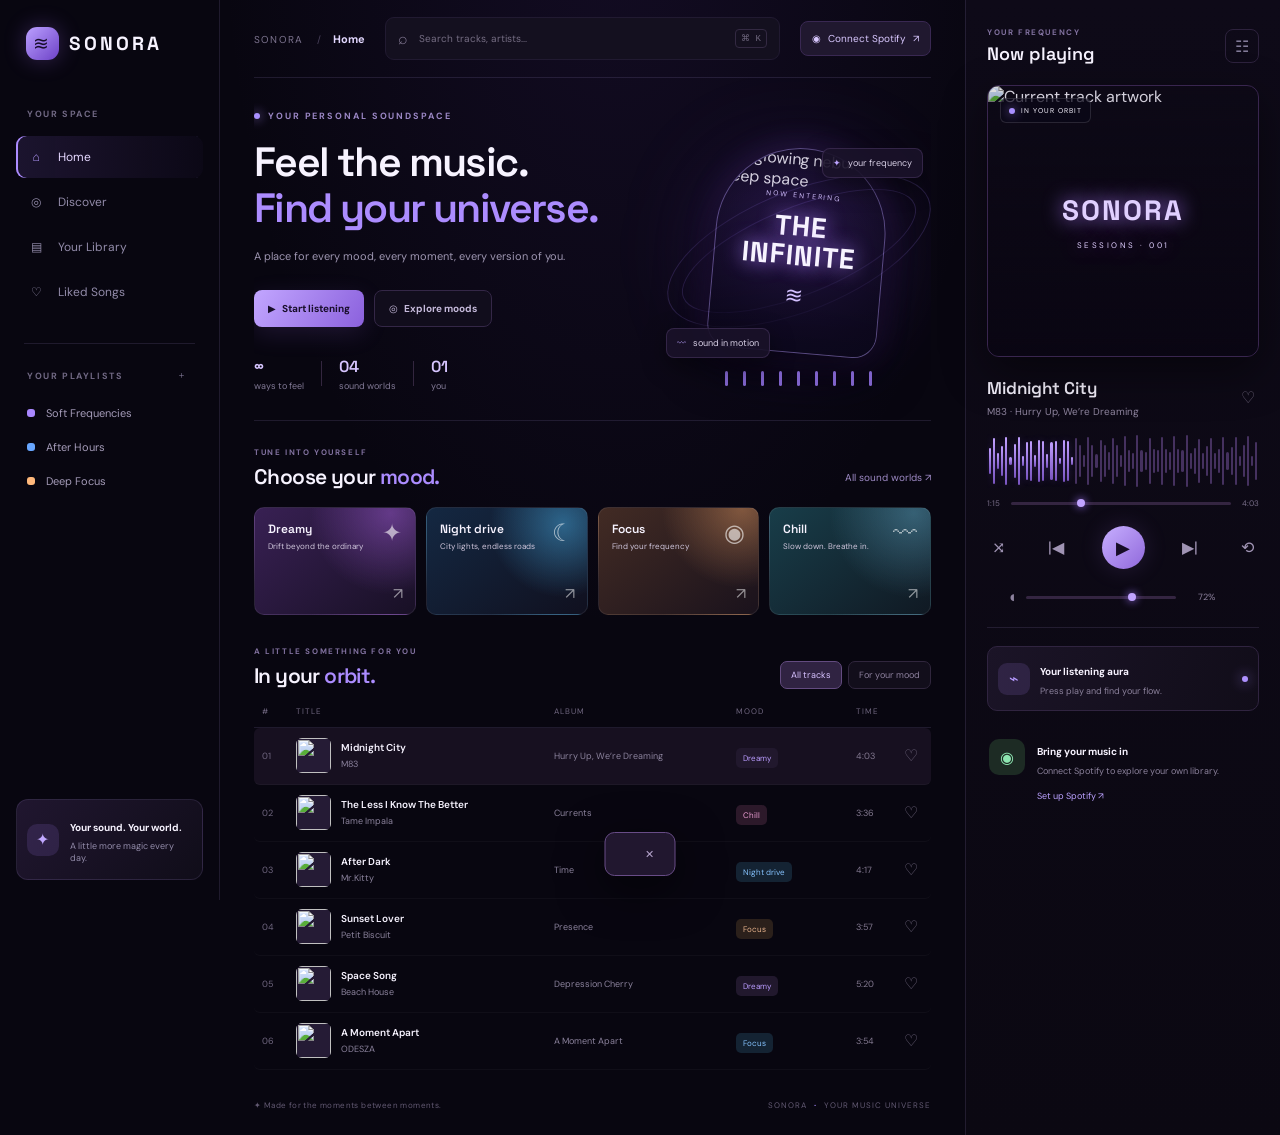
==== index.html @ 0a866b88 "Add Spotify OAuth PKCE and playlist loading to SONORA" ====
<!doctype html>
<html lang="en">
<head>
<meta charset="utf-8"><meta name="viewport" content="width=device-width,initial-scale=1"><meta name="theme-color" content="#080610">
<meta name="description" content="SONORA — your own music universe."><title>SONORA — Your Music Universe</title>
<link rel="preconnect" href="https://fonts.googleapis.com"><link rel="preconnect" href="https://fonts.gstatic.com" crossorigin><link href="https://fonts.googleapis.com/css2?family=DM+Sans:wght@400;500;600;700&family=Space+Grotesk:wght@400;500;600;700&display=swap" rel="stylesheet">
<style>
:root{font-family:'DM Sans',sans-serif;color:#f7f3ff;background:#080610;font-synthesis:none;text-rendering:optimizeLegibility;--muted:#928ba9;--purple:#a68aff;--line:rgba(197,174,255,.12)}*{box-sizing:border-box}body{margin:0;min-width:320px;background:#080610}button,input{font:inherit}button{cursor:pointer;color:inherit}button:focus-visible,input:focus-visible{outline:2px solid #b79bff;outline-offset:3px}.app{min-height:100vh;display:grid;grid-template-columns:220px minmax(500px,1fr) 315px;max-width:1800px;margin:auto;background:radial-gradient(ellipse at 48% -10%,#562f9a24,transparent 42%),#080610}.sidebar{border-right:1px solid var(--line);padding:27px 16px 20px;display:flex;flex-direction:column;min-height:100vh;position:sticky;top:0;height:100vh}.brand{display:flex;align-items:center;gap:10px;padding:0 10px;margin-bottom:48px;font:700 19px 'Space Grotesk';letter-spacing:3px}.brand-mark{width:33px;height:33px;border-radius:11px;display:grid;place-items:center;background:linear-gradient(135deg,#bba0ff,#6d42c7);color:#170d2a;box-shadow:0 0 22px #8e61d755}.side-label{font-size:9px;font-weight:700;letter-spacing:1.6px;color:#716984;padding:0 11px;margin-bottom:13px;display:flex;align-items:center;justify-content:space-between}.side-label button,.icon-btn,.close-menu{background:transparent;border:0;color:#827a98;display:grid;place-items:center}.nav-item{display:flex;align-items:center;gap:13px;width:100%;padding:12px 11px;border:0;background:transparent;color:#928ba9;text-align:left;font-size:12px;border-radius:9px;margin:3px 0}.nav-item.selected{background:linear-gradient(90deg,#8c62db27,#8c62db08);color:#e5d8ff;box-shadow:inset 2px 0 #ac8cff}.nav-item.selected .ico{color:#b59bff}.nav-item small{margin-left:auto;background:#49376c;padding:2px 6px;border-radius:8px}.ico{width:18px;height:18px;display:inline-flex;align-items:center;justify-content:center;flex-shrink:0}.ico svg{width:100%;height:100%;stroke:currentColor;fill:none;stroke-width:1.7;stroke-linecap:round;stroke-linejoin:round}.side-divider{height:1px;background:var(--line);margin:27px 8px 24px}.playlist-link{display:flex;align-items:center;gap:11px;padding:10px 11px;border:0;background:transparent;color:#a49bb8;font-size:11px;text-align:left}.dot{width:8px;height:8px;border-radius:3px;background:#a987ff}.dot.blue{background:#68a6ff}.dot.orange{background:#ffb87b}.sidebar-bottom{margin-top:auto;display:flex;align-items:center;gap:11px;padding:15px 10px;border:1px solid var(--line);border-radius:12px;background:linear-gradient(130deg,#20162f,#100d19)}.orb{width:32px;height:32px;display:grid;place-items:center;border-radius:10px;background:#9a76e729;color:#c1a8ff}.sidebar-bottom strong{font-size:10px}.sidebar-bottom p{margin:4px 0 0;font-size:9px;color:var(--muted)}.main{padding:0 34px 20px;min-width:0}.topbar{height:78px;display:flex;align-items:center;gap:20px;border-bottom:1px solid var(--line)}.breadcrumbs{font-size:10px;letter-spacing:1.2px;white-space:nowrap;color:#7d748f}.breadcrumbs strong{color:#e3d8ff;letter-spacing:0;font-size:11px}.slash{margin:0 10px;color:#49405b}.search{display:flex;align-items:center;gap:9px;background:#14101f;border:1px solid #211a31;padding:10px 12px;border-radius:9px;flex:1;min-width:100px;color:#817791}.search input{background:transparent;border:0;outline:none;color:#eee7ff;width:100%;min-width:0;font-size:10px}.search input::placeholder{color:#756d83}.search kbd{white-space:nowrap;font-size:9px;color:#6e667d;border:1px solid #332942;border-radius:4px;padding:3px 5px}.connect{display:flex;align-items:center;gap:7px;white-space:nowrap;background:#20182f;border:1px solid #392852;border-radius:8px;padding:10px 11px;color:#d9c8ff;font-size:10px}.hero{position:relative;min-height:340px;display:flex;align-items:center;justify-content:space-between;overflow:hidden;border-bottom:1px solid var(--line);padding:32px 0 28px}.hero-copy{position:relative;z-index:2}.eyebrow,.kicker{font-size:9px;letter-spacing:1.9px;font-weight:700;color:#9b87c5}.eyebrow{display:flex;align-items:center;gap:8px;margin-bottom:18px}.live{display:inline-block;width:6px;height:6px;border-radius:50%;background:#a990ff;box-shadow:0 0 11px #ad8fff}.hero h1{font:600 clamp(29px,3.2vw,43px)/1.12 'Space Grotesk';letter-spacing:-1.6px;margin:0 0 15px}.hero h1 span,.section-heading h2 span{color:#ac8cff}.hero-copy>p{font-size:11px;color:#9d95b0;margin:0;max-width:330px;line-height:1.8}.hero-actions{display:flex;gap:10px;margin-top:23px}.primary,.ghost{display:flex;align-items:center;gap:8px;border-radius:8px;padding:11px 14px;font-size:10px;font-weight:700}.primary{border:0;background:linear-gradient(120deg,#c2a6ff,#8b61dd);color:#180e2a;box-shadow:0 7px 24px #8e61d729}.ghost{border:1px solid #342747;background:#110d1c;color:#c6badb}.stats{display:flex;align-items:center;gap:17px;margin-top:29px}.stats div:not(.statline){display:flex;flex-direction:column;gap:3px}.stats strong{font:600 16px 'Space Grotesk';color:#d7c5ff}.stats span{font-size:9px;color:#827a96}.statline{width:1px;height:25px;background:#33263f}.hero-art-wrap{width:245px;height:275px;position:relative;display:grid;place-items:center;flex-shrink:0;margin:0 10px 0 15px}.hero-glow{position:absolute;width:170px;height:170px;border-radius:50%;background:#8049e44a;filter:blur(46px)}.hero-art{position:relative;width:170px;height:205px;transform:rotate(5deg);border-radius:95px 95px 26px 26px;overflow:hidden;border:1px solid #b7a0ff6b;box-shadow:0 15px 50px #05020e,0 0 30px #8750d747}.hero-art img{width:100%;height:100%;object-fit:cover}.art-overlay{position:absolute;inset:0;display:flex;flex-direction:column;align-items:center;justify-content:center;gap:12px;background:linear-gradient(0deg,#0b071bd9,#130b2d26 75%);text-align:center}.art-overlay span{font-size:7px;letter-spacing:2px;color:#d3c0ff}.art-overlay strong{font:700 28px/1.02 'Space Grotesk';letter-spacing:1px;text-shadow:0 0 20px #a87cff}.orbit{position:absolute;border:1px solid #9471e638;border-radius:50%;transform:rotate(-22deg)}.orbit.one{width:250px;height:88px}.orbit.two{width:280px;height:120px}.float-note{position:absolute;z-index:3;display:flex;align-items:center;gap:7px;background:#1a1229e8;border:1px solid #57407170;padding:8px 10px;border-radius:8px;font-size:9px;color:#bca4ff;box-shadow:0 8px 24px #0006}.float-note span{color:#d7cfe5}.note-a{top:35px;right:-2px}.note-b{bottom:30px;left:-10px}.sound-bars{position:absolute;bottom:1px;display:flex;align-items:center;gap:3px;height:18px}.sound-bars i{display:block;width:3px;height:calc(4px + (var(--i) % 5)*2px);background:#9e7af7;border-radius:5px;opacity:.8}.sound-bars i:nth-child(3n){height:15px}.section{padding:26px 0 0}.section-heading{display:flex;align-items:flex-end;justify-content:space-between;gap:15px;margin-bottom:17px}.kicker{font-size:8px;letter-spacing:1.6px;color:#81719f}.section-heading h2{font:600 21px 'Space Grotesk';letter-spacing:-.6px;margin:6px 0 0}.text-link{border:0;background:transparent;color:#9e8ac5;font-size:10px;padding:6px 0}.mood-grid{display:grid;grid-template-columns:repeat(4,minmax(0,1fr));gap:10px}.mood-card{height:108px;position:relative;overflow:hidden;border:1px solid #ffffff13;border-radius:10px;text-align:left;padding:13px;display:flex;flex-direction:column;justify-content:space-between;transition:.2s}.mood-card:hover{transform:translateY(-3px);border-color:#c0a3ff80}.dreamy{background:radial-gradient(circle at 85% 5%,#9a59ce85,transparent 48%),linear-gradient(140deg,#382053,#181025)}.night{background:radial-gradient(circle at 85% 15%,#3b8ab9a8,transparent 45%),linear-gradient(140deg,#142842,#10101f)}.focus{background:radial-gradient(circle at 90% 0%,#ce8c5b85,transparent 45%),linear-gradient(140deg,#422b24,#1a121c)}.chill{background:radial-gradient(circle at 90% 5%,#538eaa8a,transparent 48%),linear-gradient(140deg,#183d49,#101923)}.mood-card.active{border-color:#c5a8ff;box-shadow:0 0 0 1px #c5a8ff22}.mood-shape{position:absolute;right:13px;top:9px;font:24px 'Space Grotesk';color:#fff9}.mood-info{display:flex;flex-direction:column;gap:4px;z-index:1}.mood-info strong{font:600 12px 'Space Grotesk'}.mood-info span{font-size:8px;color:#d0c6dc}.mood-arrow{position:absolute;bottom:10px;right:12px;color:#ffffff88}.tracks{padding-top:31px}.track-controls{display:flex;gap:6px}.pill{font-size:9px;border:1px solid #30263d;background:#120e1b;color:#8d819e;padding:7px 10px;border-radius:7px}.pill.on{background:#302342;color:#d7c2ff;border-color:#634b80}.track-head,.track-row{display:grid;grid-template-columns:25px minmax(130px,1.8fr) minmax(85px,1.25fr) minmax(65px,.8fr) 35px 23px;align-items:center;gap:9px}.track-head{padding:0 8px 11px;border-bottom:1px solid var(--line);color:#6f667f;font-size:8px;letter-spacing:1px}.track-row{padding:9px 8px;border-bottom:1px solid #ffffff08;min-height:57px;border-radius:6px}.track-row:hover,.track-row.current{background:#171020}.track-index{font-size:9px;color:#6f667f}.track-title{display:flex;align-items:center;gap:10px;min-width:0;text-align:left;border:0;background:transparent;padding:0;position:relative}.cover{width:35px;height:35px;flex-shrink:0;border-radius:6px;overflow:hidden;background:#251b35}.cover img{width:100%;height:100%;object-fit:cover}.track-name{display:flex;flex-direction:column;gap:4px;min-width:0}.track-name strong{font-size:10px;font-weight:600;white-space:nowrap;overflow:hidden;text-overflow:ellipsis}.track-name small{font-size:9px;color:#8b829c;white-space:nowrap;overflow:hidden;text-overflow:ellipsis}.row-play{display:none;position:absolute;right:0;background:#171020;padding:7px;color:#c4a9ff}.track-title:hover .row-play{display:block}.album{font-size:9px;color:#8b829c;white-space:nowrap;overflow:hidden;text-overflow:ellipsis}.tag{font-size:8px;font-style:normal;padding:5px 7px;border-radius:5px;background:#21182d;color:#ba9cff;white-space:nowrap}.tag.blue{background:#142333;color:#86c3ff}.tag.orange{background:#2b201b;color:#e8b38d}.tag.pink{background:#2c192a;color:#ed9ed4}.time{font-size:9px;color:#837990}.like{background:transparent;border:0;color:#6d647b;padding:4px;display:grid;place-items:center}.like:hover,.like.liked{color:#ce91e9}.empty{display:flex;align-items:center;flex-direction:column;gap:8px;padding:32px;color:#9688b0}.empty strong{font-size:12px}.empty span{font-size:10px}footer{display:flex;justify-content:space-between;gap:10px;padding:30px 0 5px;color:#635a73;font-size:8px;letter-spacing:.4px}footer span:last-child{letter-spacing:1px}footer b{color:#a88cff;margin:0 4px}.right{border-left:1px solid var(--line);padding:27px 21px;min-height:100vh;background:linear-gradient(180deg,#0e0a18,#0b0812)}.panel-top{display:flex;justify-content:space-between;align-items:center;margin-bottom:20px}.panel-top h3{font:600 18px 'Space Grotesk';margin:5px 0 0}.icon-btn{width:34px;height:34px;border:1px solid #2d223d;border-radius:8px}.now-art{width:100%;aspect-ratio:1;position:relative;overflow:hidden;border-radius:12px;border:1px solid #39264f;box-shadow:0 15px 45px #0007}.now-art>img{width:100%;height:100%;object-fit:cover}.now-shade{position:absolute;inset:0;background:linear-gradient(180deg,#08061020,#090512b8)}.now-badge{position:absolute;left:12px;top:12px;display:flex;align-items:center;gap:6px;padding:7px 8px;border-radius:6px;background:#0b0818b8;border:1px solid #ffffff20;font-size:7px;letter-spacing:1px}.now-center{position:absolute;inset:0;display:flex;flex-direction:column;justify-content:center;align-items:center;gap:12px;color:#e0cfff;text-shadow:0 0 20px #ae7bff}.now-center strong{font:700 28px 'Space Grotesk';letter-spacing:2px}.now-center span{font-size:8px;letter-spacing:2.5px}.now-track{display:flex;align-items:center;justify-content:space-between;margin:20px 0 16px;gap:10px}.now-track h3{font:600 17px 'Space Grotesk';margin:0 0 6px}.now-track p{font-size:10px;color:#8e849e;margin:0}.wave{height:54px;display:flex;align-items:center;justify-content:space-between;gap:2px;overflow:hidden;padding:0 2px}.wave i{display:block;flex:1;min-width:2px;max-width:4px;height:var(--h);border-radius:3px;background:#45315f;transition:background .3s}.wave i.lit{background:linear-gradient(0deg,#7954bf,#c1a0ff);box-shadow:0 0 8px #a77aff40}.timeline{display:flex;align-items:center;gap:9px;margin-top:10px;color:#776d87;font-size:8px}.timeline input,.volume input{appearance:none;height:3px;border-radius:3px;background:#342541;outline:none;flex:1;cursor:pointer}.timeline input::-webkit-slider-thumb,.volume input::-webkit-slider-thumb{appearance:none;width:8px;height:8px;border-radius:50%;background:#c1a4ff;box-shadow:0 0 8px #9e72f7}.controls{display:flex;align-items:center;justify-content:space-between;margin:18px 0 22px}.controls button{background:transparent;border:0;color:#a094b4;display:grid;place-items:center;padding:5px}.controls button:hover{color:#d5c0ff}.controls .big-play{width:43px;height:43px;border-radius:50%;background:linear-gradient(135deg,#c7afff,#9068db);color:#170d27;box-shadow:0 0 24px #a47ce82a;font-size:18px}.volume{display:flex;align-items:center;gap:9px;color:#837991}.volume input{max-width:150px}.volume span{font-size:9px;color:#8d829e;min-width:28px;text-align:right}.player-divider{height:1px;background:var(--line);margin:24px 0 18px}.listening{display:flex;align-items:center;gap:10px;padding:12px 10px;border:1px solid #302440;border-radius:10px;background:linear-gradient(110deg,#1b1427,#110d19);overflow:hidden}.listening-icon{width:32px;height:32px;border-radius:9px;background:#a37ce827;color:#b69aff;display:grid;place-items:center}.listening strong,.connect-card strong{font-size:10px}.listening p,.connect-card p{font-size:9px;color:#8b819b;margin:4px 0 0;line-height:1.6}.pulse{width:6px;height:6px;border-radius:50%;background:#ae91ff;box-shadow:0 0 13px #a581ff;margin-left:auto}.connect-card{display:flex;gap:12px;padding:16px 2px;margin-top:12px}.radio-icon{width:36px;height:36px;display:grid;place-items:center;background:#1d2b24;border-radius:10px;color:#8de5b0;flex-shrink:0}.connect-card button{margin-top:11px;background:transparent;border:0;color:#bba1ff;font-size:9px;padding:0}.toast{position:fixed;z-index:10;bottom:24px;left:50%;transform:translateX(-50%);display:flex;align-items:center;gap:10px;max-width:min(560px,calc(100vw - 30px));padding:13px 15px;background:#21172f;border:1px solid #684c87;border-radius:10px;box-shadow:0 12px 45px #0009;color:#e5d9ff;font-size:11px}.toast button{border:0;background:transparent;color:#b7a5cd;margin-left:8px}.mobile-menu,.close-menu{display:none}
@media(min-width:1500px){.main{padding-left:48px;padding-right:48px}.hero{min-height:390px}.hero-art-wrap{transform:scale(1.08);margin-right:30px}.mood-card{height:120px}.right{padding:30px 25px}}
@media(max-width:1200px){.app{grid-template-columns:190px minmax(440px,1fr)}.right{display:none}.main{padding:0 30px}.hero-art-wrap{margin-right:15px}.hero h1{font-size:37px}}
@media(max-width:800px){.app{display:block}.sidebar{position:fixed;z-index:20;left:-250px;top:0;width:230px;background:#0d0916;transition:left .25s;box-shadow:10px 0 40px #0008}.sidebar.open{left:0}.close-menu{display:grid;margin-left:auto}.brand{margin-bottom:32px}.main{padding:0 20px}.topbar{height:68px;gap:12px}.breadcrumbs{display:none}.mobile-menu{display:grid;place-items:center;border:0;background:transparent;color:#b7a7d4;padding:5px}.connect{font-size:0;padding:10px}.connect .connect-text{display:none}.hero{min-height:310px}.hero-art-wrap{width:170px;height:220px;margin:0 -12px 0 0;transform:scale(.83)}.hero h1{font-size:clamp(28px,5.5vw,38px)}.hero-copy>p{max-width:260px}.stats{gap:10px}.mood-grid{grid-template-columns:repeat(2,minmax(0,1fr))}.mood-card{height:100px}.track-head,.track-row{grid-template-columns:20px minmax(120px,1.7fr) minmax(60px,.8fr) 30px 20px;gap:7px}.track-head span:nth-child(4),.track-row .tag{display:none}.track-row .album{font-size:8px}.track-controls{display:none}}
@media(max-width:520px){.main{padding:0 14px}.topbar{gap:9px}.search{padding:9px}.search kbd{display:none}.hero{min-height:340px;padding:25px 0;align-items:flex-start}.hero-art-wrap{position:absolute;right:-40px;bottom:5px;opacity:.58;transform:scale(.85)}.hero-copy{max-width:100%}.hero h1{font-size:35px}.hero-copy>p{max-width:230px}.hero-actions{flex-wrap:wrap}.stats{margin-top:23px}.section-heading h2{font-size:19px}.text-link{font-size:9px}.track-head,.track-row{grid-template-columns:18px minmax(100px,1fr) 31px 20px;gap:6px}.track-head span:nth-child(3),.track-row .album,.track-head span:nth-child(4){display:none}.track-head span:nth-child(5){grid-column:3}.track-row{padding:8px 4px}.cover{width:32px;height:32px}.track-name strong{font-size:9px}.track-name small{font-size:8px}footer{flex-direction:column;gap:8px;padding:25px 0}.mood-grid{gap:8px}.mood-card{padding:11px}}
</style></head>
<body>
<div class="app">
<aside class="sidebar" id="sidebar"><div class="brand"><span class="brand-mark">≋</span><span>SONORA</span><button class="close-menu" onclick="menu(false)">✕</button></div>
<div class="side-label">YOUR SPACE</div><nav id="nav">
<button class="nav-item selected" data-page="Home" onclick="page('Home')"><span class="ico">⌂</span>Home</button>
<button class="nav-item" data-page="Discover" onclick="page('Discover')"><span class="ico">◎</span>Discover</button>
<button class="nav-item" data-page="Your Library" onclick="page('Your Library')"><span class="ico">▤</span>Your Library</button>
<button class="nav-item" data-page="Liked Songs" onclick="page('Liked Songs')"><span class="ico">♡</span>Liked Songs <small id="liked-count" hidden>0</small></button></nav>
<div class="side-divider"></div><div class="side-label">YOUR PLAYLISTS <button onclick="notify('Playlist saving will be available when your music library is connected.')">＋</button></div>
<button class="playlist-link" onclick="chooseMood('Dreamy')"><i class="dot"></i>Soft Frequencies</button><button class="playlist-link" onclick="chooseMood('Night drive')"><i class="dot blue"></i>After Hours</button><button class="playlist-link" onclick="chooseMood('Focus')"><i class="dot orange"></i>Deep Focus</button>
<div class="sidebar-bottom"><div class="orb">✦</div><div><strong>Your sound. Your world.</strong><p>A little more magic every day.</p></div></div></aside>
<main class="main"><header class="topbar"><button class="mobile-menu" onclick="menu(true)">☰</button><div class="breadcrumbs">SONORA <span class="slash">/</span><strong id="crumb">Home</strong></div><label class="search"><span>⌕</span><input id="search" placeholder="Search tracks, artists..." oninput="renderTracks()"><kbd>⌘ K</kbd></label><button class="connect" onclick="spotifyInfo()">◉ <span class="connect-text">Connect Spotify</span> ↗</button></header>
<section class="hero"><div class="hero-copy"><div class="eyebrow"><i class="live"></i> YOUR PERSONAL SOUNDSPACE</div><h1>Feel the music.<br><span>Find your universe.</span></h1><p>A place for every mood, every moment, every version of you.</p><div class="hero-actions"><button class="primary" onclick="playTrack(0)">▶ &nbsp; Start listening</button><button class="ghost" onclick="document.getElementById('moods').scrollIntoView({behavior:'smooth'});page('Discover')">◎ &nbsp; Explore moods</button></div><div class="stats"><div><strong>∞</strong><span>ways to feel</span></div><i class="statline"></i><div><strong>04</strong><span>sound worlds</span></div><i class="statline"></i><div><strong>01</strong><span>you</span></div></div></div>
<div class="hero-art-wrap"><div class="hero-glow"></div><div class="orbit one"></div><div class="orbit two"></div><div class="hero-art"><img src="https://images.unsplash.com/photo-1462331940025-496dfbfc7564?auto=format&fit=crop&w=700&q=85" alt="A glowing nebula in deep space"><div class="art-overlay"><span>NOW ENTERING</span><strong>THE<br>INFINITE</strong><span style="font-size:22px">≋</span></div></div><div class="float-note note-a">✦ <span>your frequency</span></div><div class="float-note note-b">〰 <span>sound in motion</span></div><div class="sound-bars" id="bars"></div></div></section>
<section class="section" id="moods"><div class="section-heading"><div><div class="kicker">TUNE INTO YOURSELF</div><h2>Choose your <span>mood.</span></h2></div><button class="text-link" onclick="chooseMood('All')">All sound worlds ↗</button></div><div class="mood-grid">
<button class="mood-card dreamy" data-mood="Dreamy" onclick="chooseMood('Dreamy')"><span class="mood-shape">✦</span><span class="mood-info"><strong>Dreamy</strong><span>Drift beyond the ordinary</span></span><span class="mood-arrow">↗</span></button>
<button class="mood-card night" data-mood="Night drive" onclick="chooseMood('Night drive')"><span class="mood-shape">☾</span><span class="mood-info"><strong>Night drive</strong><span>City lights, endless roads</span></span><span class="mood-arrow">↗</span></button>
<button class="mood-card focus" data-mood="Focus" onclick="chooseMood('Focus')"><span class="mood-shape">◉</span><span class="mood-info"><strong>Focus</strong><span>Find your frequency</span></span><span class="mood-arrow">↗</span></button>
<button class="mood-card chill" data-mood="Chill" onclick="chooseMood('Chill')"><span class="mood-shape">〰</span><span class="mood-info"><strong>Chill</strong><span>Slow down. Breathe in.</span></span><span class="mood-arrow">↗</span></button></div></section>
<section class="section tracks"><div class="section-heading"><div><div class="kicker" id="track-kicker">A LITTLE SOMETHING FOR YOU</div><h2 id="track-heading">In your <span>orbit.</span></h2></div><div class="track-controls"><button class="pill on" id="all-pill" onclick="chooseMood('All')">All tracks</button><button class="pill" id="mood-pill" onclick="chooseMood(mood==='All'?'Dreamy':'All')">For your mood</button></div></div>
<div class="track-table"><div class="track-head"><span>#</span><span>TITLE</span><span>ALBUM</span><span>MOOD</span><span>TIME</span><span></span></div><div id="track-list"></div></div></section>
<footer><span>✦ Made for the moments between moments.</span><span>SONORA <b>·</b> YOUR MUSIC UNIVERSE</span></footer></main>
<aside class="right"><div class="panel-top"><div><div class="kicker">YOUR FREQUENCY</div><h3>Now playing</h3></div><button class="icon-btn" onclick="notify('Your listening queue is ready for connected music playback.')">☷</button></div>
<div class="now-art"><img id="now-image" src="https://images.unsplash.com/photo-1519608487953-e999c86e7455?auto=format&fit=crop&w=700&q=85" alt="Current track artwork"><div class="now-shade"></div><div class="now-badge"><i class="live"></i> IN YOUR ORBIT</div><div class="now-center"><strong>SONORA</strong><span>SESSIONS · 001</span></div></div>
<div class="now-track"><div><h3 id="now-title">Midnight City</h3><p id="now-artist">M83 · Hurry Up, We’re Dreaming</p></div><button class="like" id="now-like" onclick="toggleLike(current)">♡</button></div>
<div class="wave" id="wave" aria-label="Decorative audio visualizer"></div><div class="timeline"><span id="elapsed">0:45</span><input aria-label="Track progress" type="range" min="0" max="100" value="31" id="progress"><span id="duration">4:03</span></div>
<div class="controls"><button aria-label="Shuffle" onclick="notify('Shuffle is ready for connected playback.')">⤨</button><button aria-label="Previous track" onclick="playTrack((current+tracks.length-1)%tracks.length)">|◀</button><button class="big-play" id="play-btn" aria-label="Play or pause" onclick="togglePlay()">▶</button><button aria-label="Next track" onclick="playTrack((current+1)%tracks.length)">▶|</button><button aria-label="Repeat" onclick="notify('Repeat mode will work with connected playback.')">⟲</button></div>
<div class="volume"><span>◖</span><input aria-label="Volume" type="range" min="0" max="100" value="72" id="volume"><span id="volume-value">72%</span></div><div class="player-divider"></div>
<div class="listening"><div class="listening-icon">⌁</div><div><strong>Your listening aura</strong><p id="aura">Press play and find your flow.</p></div><i class="pulse"></i></div>
<div class="connect-card"><div class="radio-icon">◉</div><div><strong>Bring your music in</strong><p>Connect Spotify to explore your own library.</p><button onclick="spotifyInfo()">Set up Spotify ↗</button></div></div></aside></div>
<div id="toast" class="toast" hidden><span id="toast-message"></span><button onclick="document.getElementById('toast').hidden=true">✕</button></div>
<script>
let tracks=[
{title:'Midnight City',artist:'M83',album:'Hurry Up, We’re Dreaming',time:'4:03',seconds:243,art:'photo-1519608487953-e999c86e7455',mood:'Dreamy',color:'violet'},
{title:'The Less I Know The Better',artist:'Tame Impala',album:'Currents',time:'3:36',seconds:216,art:'photo-1470225620780-dba8ba36b745',mood:'Chill',color:'pink'},
{title:'After Dark',artist:'Mr.Kitty',album:'Time',time:'4:17',seconds:257,art:'photo-1519682337058-a94d519337bc',mood:'Night drive',color:'blue'},
{title:'Sunset Lover',artist:'Petit Biscuit',album:'Presence',time:'3:57',seconds:237,art:'photo-1500530855697-b586d89ba3ee',mood:'Focus',color:'orange'},
{title:'Space Song',artist:'Beach House',album:'Depression Cherry',time:'5:20',seconds:320,art:'photo-1462331940025-496dfbfc7564',mood:'Dreamy',color:'violet'},
{title:'A Moment Apart',artist:'ODESZA',album:'A Moment Apart',time:'3:54',seconds:234,art:'photo-1464822759023-fed622ff2c3b',mood:'Focus',color:'blue'}];
const art=id=>'https://images.unsplash.com/'+id+'?auto=format&fit=crop&w=700&q=85';
const demoTracks = tracks;
let spotifyPlaylists = [];
let spotifyProfile = null;
let activeSpotifyPlaylist = null;
const SPOTIFY_CLIENT_KEY = 'sonora_spotify_client_id';
const SPOTIFY_SCOPES = 'user-read-private user-read-email playlist-read-private playlist-read-collaborative';
const redirectUri = () => window.location.origin + window.location.pathname;
function randomString(length=64){const chars='ABCDEFGHIJKLMNOPQRSTUVWXYZabcdefghijklmnopqrstuvwxyz0123456789';const bytes=new Uint8Array(length);crypto.getRandomValues(bytes);return Array.from(bytes,b=>chars[b%chars.length]).join('')}
async function challengeFor(verifier){const digest=await crypto.subtle.digest('SHA-256',new TextEncoder().encode(verifier));return btoa(String.fromCharCode(...new Uint8Array(digest))).replace(/\+/g,'-').replace(/\//g,'_').replace(/=+$/,'')}
async function spotifyInfo(){
 let clientId=localStorage.getItem(SPOTIFY_CLIENT_KEY)||'';
 if(!clientId){clientId=prompt('Enter your Spotify Developer app Client ID. Get it from developer.spotify.com/dashboard');if(!clientId)return;clientId=clientId.trim();if(!/^[a-zA-Z0-9]+$/.test(clientId)){notify('That Client ID does not look valid. Copy it from your Spotify Developer Dashboard.');return}localStorage.setItem(SPOTIFY_CLIENT_KEY,clientId)}
 if(location.protocol==='file:'){notify('Open SONORA on an HTTPS website or localhost first. Spotify requires a registered redirect URL.');return}
 const verifier=randomString(64),state=randomString(24),challenge=await challengeFor(verifier);
 sessionStorage.setItem('sonora_pkce_verifier',verifier);sessionStorage.setItem('sonora_oauth_state',state);
 const url=new URL('https://accounts.spotify.com/authorize');
 url.search=new URLSearchParams({client_id:clientId,response_type:'code',redirect_uri:redirectUri(),scope:SPOTIFY_SCOPES,state,code_challenge_method:'S256',code_challenge:challenge}).toString();
 location.href=url.toString();
}
async function spotifyToken(code){
 const clientId=localStorage.getItem(SPOTIFY_CLIENT_KEY),verifier=sessionStorage.getItem('sonora_pkce_verifier');
 const res=await fetch('https://accounts.spotify.com/api/token',{method:'POST',headers:{'Content-Type':'application/x-www-form-urlencoded'},body:new URLSearchParams({client_id:clientId,grant_type:'authorization_code',code,redirect_uri:redirectUri(),code_verifier:verifier})});
 const data=await res.json();if(!res.ok)throw new Error(data.error_description||data.error||'Spotify token exchange failed');
 localStorage.setItem('sonora_spotify_token',data.access_token);localStorage.setItem('sonora_spotify_expires',String(Date.now()+data.expires_in*1000));if(data.refresh_token)localStorage.setItem('sonora_spotify_refresh',data.refresh_token);
 sessionStorage.removeItem('sonora_pkce_verifier');sessionStorage.removeItem('sonora_oauth_state');
}
async function spotifyAccessToken(){
 const token=localStorage.getItem('sonora_spotify_token'),expires=Number(localStorage.getItem('sonora_spotify_expires')||0);
 if(token&&Date.now()<expires-60000)return token;
 const refresh=localStorage.getItem('sonora_spotify_refresh'),clientId=localStorage.getItem(SPOTIFY_CLIENT_KEY);if(!refresh||!clientId)return null;
 const res=await fetch('https://accounts.spotify.com/api/token',{method:'POST',headers:{'Content-Type':'application/x-www-form-urlencoded'},body:new URLSearchParams({client_id:clientId,grant_type:'refresh_token',refresh_token:refresh})});
 const data=await res.json();if(!res.ok){localStorage.removeItem('sonora_spotify_token');return null}
 localStorage.setItem('sonora_spotify_token',data.access_token);localStorage.setItem('sonora_spotify_expires',String(Date.now()+data.expires_in*1000));if(data.refresh_token)localStorage.setItem('sonora_spotify_refresh',data.refresh_token);return data.access_token;
}
async function spotifyApi(path){
 const token=await spotifyAccessToken();if(!token)throw new Error('Connect Spotify to view your playlists.');
 const res=await fetch('https://api.spotify.com/v1'+path,{headers:{Authorization:'Bearer '+token}});
 const data=await res.json();if(!res.ok)throw new Error(data.error?.message||'Spotify API request failed');return data;
}
async function loadSpotifyAccount(){
 const token=await spotifyAccessToken();if(!token)return;
 try{
  spotifyProfile=await spotifyApi('/me');spotifyPlaylists=[];let url='/me/playlists?limit=50';
  while(url){const data=await spotifyApi(url);spotifyPlaylists.push(...(data.items||[]));url=data.next?data.next.replace('https://api.spotify.com/v1',''):null;if(spotifyPlaylists.length>=200)break}
  let container=document.getElementById('spotify-playlist-links');if(!container){container=document.createElement('div');container.id='spotify-playlist-links';document.querySelector('.sidebar .side-divider').after(container)}
  container.innerHTML='<div class="side-label" style="margin-top:14px">SPOTIFY PLAYLISTS</div>'+spotifyPlaylists.map(p=>'<button class="playlist-link" data-spotify-playlist="'+p.id+'" title="'+escapeText(p.name)+'"><i class="dot"></i>'+escapeText(p.name)+'</button>').join('');
  container.querySelectorAll('[data-spotify-playlist]').forEach(b=>b.addEventListener('click',()=>loadSpotifyPlaylist(b.dataset.spotifyPlaylist)));
  document.querySelector('.connect').innerHTML='◉ <span class="connect-text">'+escapeText(spotifyProfile.display_name||'Spotify connected')+'</span> ↗';
  notify('Connected to Spotify'+(spotifyProfile.display_name?' as '+spotifyProfile.display_name:'')+'. Your playlists are ready.');
 }catch(e){notify('Spotify connection issue: '+e.message)}
}
function escapeText(value){return String(value||'').replace(/[&<>"']/g,c=>({'&':'&amp;','<':'&lt;','>':'&gt;','"':'&quot;',"'":'&#39;'}[c]))}
async function loadSpotifyPlaylist(id){
 try{
  const playlist=spotifyPlaylists.find(p=>p.id===id);if(!playlist)return;
  let items=[],url='/playlists/'+encodeURIComponent(id)+'/items?limit=50';
  while(url){const data=await spotifyApi(url);items.push(...(data.items||[]));url=data.next?data.next.replace('https://api.spotify.com/v1',''):null;if(items.length>=100)break}
  const mapped=items.map(item=>item.item||item.track).filter(t=>t&&t.type==='track').map(t=>({title:t.name,artist:(t.artists||[]).map(a=>a.name).join(', '),album:t.album?.name||'',time:formatTime(Math.floor((t.duration_ms||0)/1000)),seconds:Math.floor((t.duration_ms||0)/1000),art:t.album?.images?.[0]?.url||'',mood:'Spotify',color:'violet',spotifyUrl:t.external_urls?.spotify,spotifyId:t.id,spotifyUri:t.uri}));
  if(!mapped.length){notify('No tracks were returned for this playlist.');return}
  tracks.splice(0,tracks.length,...mapped);activeSpotifyPlaylist=playlist.name;mood='All';pageName='Your Library';$('crumb').textContent='Your Library';document.querySelectorAll('.nav-item').forEach(b=>b.classList.toggle('selected',b.dataset.page==='Your Library'));renderTracks();notify('Loaded '+mapped.length+' tracks from '+playlist.name+'. Choose a track to open it in Spotify.');
 }catch(e){notify('Could not load playlist: '+e.message)}
}
function formatTime(seconds){return Math.floor(seconds/60)+':'+String(seconds%60).padStart(2,'0')}
async function handleSpotifyCallback(){
 const params=new URLSearchParams(location.search),code=params.get('code'),state=params.get('state'),error=params.get('error');if(!code&&!error)return;
 history.replaceState({},document.title,location.pathname+location.hash);
 if(error){notify('Spotify sign-in was cancelled or denied.');return}
 if(!state||state!==sessionStorage.getItem('sonora_oauth_state')){notify('Spotify sign-in could not be verified. Please try again.');return}
 try{await spotifyToken(code);await loadSpotifyAccount()}catch(e){notify('Spotify sign-in failed: '+e.message)}
}

let current=0,playing=false,progress=31,volume=72,mood='All',pageName='Home',liked=new Set(),timer=null;
const $=id=>document.getElementById(id);
function notify(msg){$('toast-message').textContent=msg;$('toast').hidden=false;clearTimeout(notify.timer);notify.timer=setTimeout(()=>$('toast').hidden=true,4200)}

function menu(open){$('sidebar').classList.toggle('open',open)}
function page(p){pageName=p;$('crumb').textContent=p;document.querySelectorAll('.nav-item').forEach(b=>b.classList.toggle('selected',b.dataset.page===p));menu(false);renderTracks()}
function chooseMood(m){mood=m;page('Discover');document.querySelectorAll('.mood-card').forEach(c=>c.classList.toggle('active',c.dataset.mood===m));$('all-pill').classList.toggle('on',m==='All');$('mood-pill').classList.toggle('on',m!=='All');$('mood-pill').textContent=m==='All'?'For your mood':m;renderTracks()}
function toggleLike(i){liked.has(i)?liked.delete(i):liked.add(i);$('liked-count').hidden=!liked.size;$('liked-count').textContent=liked.size;$('now-like').textContent=liked.has(current)?'♥':'♡';$('now-like').classList.toggle('liked',liked.has(current));renderTracks()}
function renderTracks(){const q=$('search').value.toLowerCase();const list=tracks.map((t,i)=>({...t,i})).filter(t=>(pageName!=='Liked Songs'||liked.has(t.i))&&(mood==='All'||t.mood===mood)&&[t.title,t.artist,t.album].join(' ').toLowerCase().includes(q));$('track-kicker').textContent=pageName==='Liked Songs'?'YOUR PERSONAL COLLECTION':mood==='All'?'A LITTLE SOMETHING FOR YOU':'THE '+mood.toUpperCase()+' FREQUENCY';$('track-heading').innerHTML=pageName==='Liked Songs'?'Your <span>favorites.</span>':'In your <span>orbit.</span>';$('track-list').innerHTML=list.length?list.map(t=>'<div class="track-row '+(current===t.i?'current':'')+'"><span class="track-index">'+(current===t.i&&playing?'♫':String(t.i+1).padStart(2,'0'))+'</span><button class="track-title" onclick="playTrack('+t.i+')"><span class="cover"><img src="'+art(t.art)+'" alt=""></span><span class="track-name"><strong>'+t.title+'</strong><small>'+t.artist+'</small></span><span class="row-play">▶</span></button><span class="album">'+t.album+'</span><span><em class="tag '+t.color+'">'+t.mood+'</em></span><span class="time">'+t.time+'</span><button class="like '+(liked.has(t.i)?'liked':'')+'" aria-label="Like '+t.title+'" onclick="toggleLike('+t.i+')">'+(liked.has(t.i)?'♥':'♡')+'</button></div>').join(''):'<div class="empty">♫<strong>No tracks in this orbit yet</strong><span>Try another mood or search.</span></div>'}
function playTrack(i){current=(i+tracks.length)%tracks.length;progress=0;if(tracks[current]?.spotifyUrl){playing=false;updatePlayer();renderTracks();window.open(tracks[current].spotifyUrl,'_blank','noopener,noreferrer');notify('Opened this track in Spotify. SONORA demo controls do not stream Spotify audio.');return}playing=true;updatePlayer();renderTracks();startTimer()}
function togglePlay(){playing=!playing;updatePlayer();renderTracks();if(playing)startTimer();else clearInterval(timer)}
function startTimer(){clearInterval(timer);timer=setInterval(()=>{if(!playing)return;progress+=100/(tracks[current].seconds);if(progress>=100){playTrack((current+1)%tracks.length);return}updateProgress()},1000)}
function updateProgress(){ $('progress').value=progress;const sec=Math.floor(tracks[current].seconds*progress/100);$('elapsed').textContent=Math.floor(sec/60)+':'+String(sec%60).padStart(2,'0');document.querySelectorAll('#wave i').forEach((el,i)=>el.classList.toggle('lit',i<progress*.66))}
function updatePlayer(){const t=tracks[current];$('now-image').src=(t.art&&t.art.startsWith('http'))?t.art:art(t.art);$('now-title').textContent=t.title;$('now-artist').textContent=t.artist+' · '+t.album;$('duration').textContent=t.time;$('now-like').textContent=liked.has(current)?'♥':'♡';$('now-like').classList.toggle('liked',liked.has(current));$('play-btn').textContent=playing?'Ⅱ':'▶';$('aura').textContent=playing?'You’re in the flow. Keep going.':'Press play and find your flow.';updateProgress()}
$('progress').addEventListener('input',e=>{progress=Number(e.target.value);updateProgress()});$('volume').addEventListener('input',e=>{$('volume-value').textContent=e.target.value+'%'});document.addEventListener('keydown',e=>{if((e.metaKey||e.ctrlKey)&&e.key.toLowerCase()==='k'){e.preventDefault();$('search').focus()}if(e.code==='Space'&&!['INPUT','TEXTAREA'].includes(document.activeElement.tagName)){e.preventDefault();togglePlay()}});
$('bars').innerHTML=Array.from({length:29},(_,i)=>'<i style="--i:'+i+'"></i>').join('');$('wave').innerHTML=Array.from({length:66},(_,i)=>'<i style="--h:'+(12+((Math.sin(i*2.13)+1)*.5)*72+((i*7)%17))+'%"></i>').join('');updatePlayer();renderTracks();handleSpotifyCallback();loadSpotifyAccount();
</script></body></html>
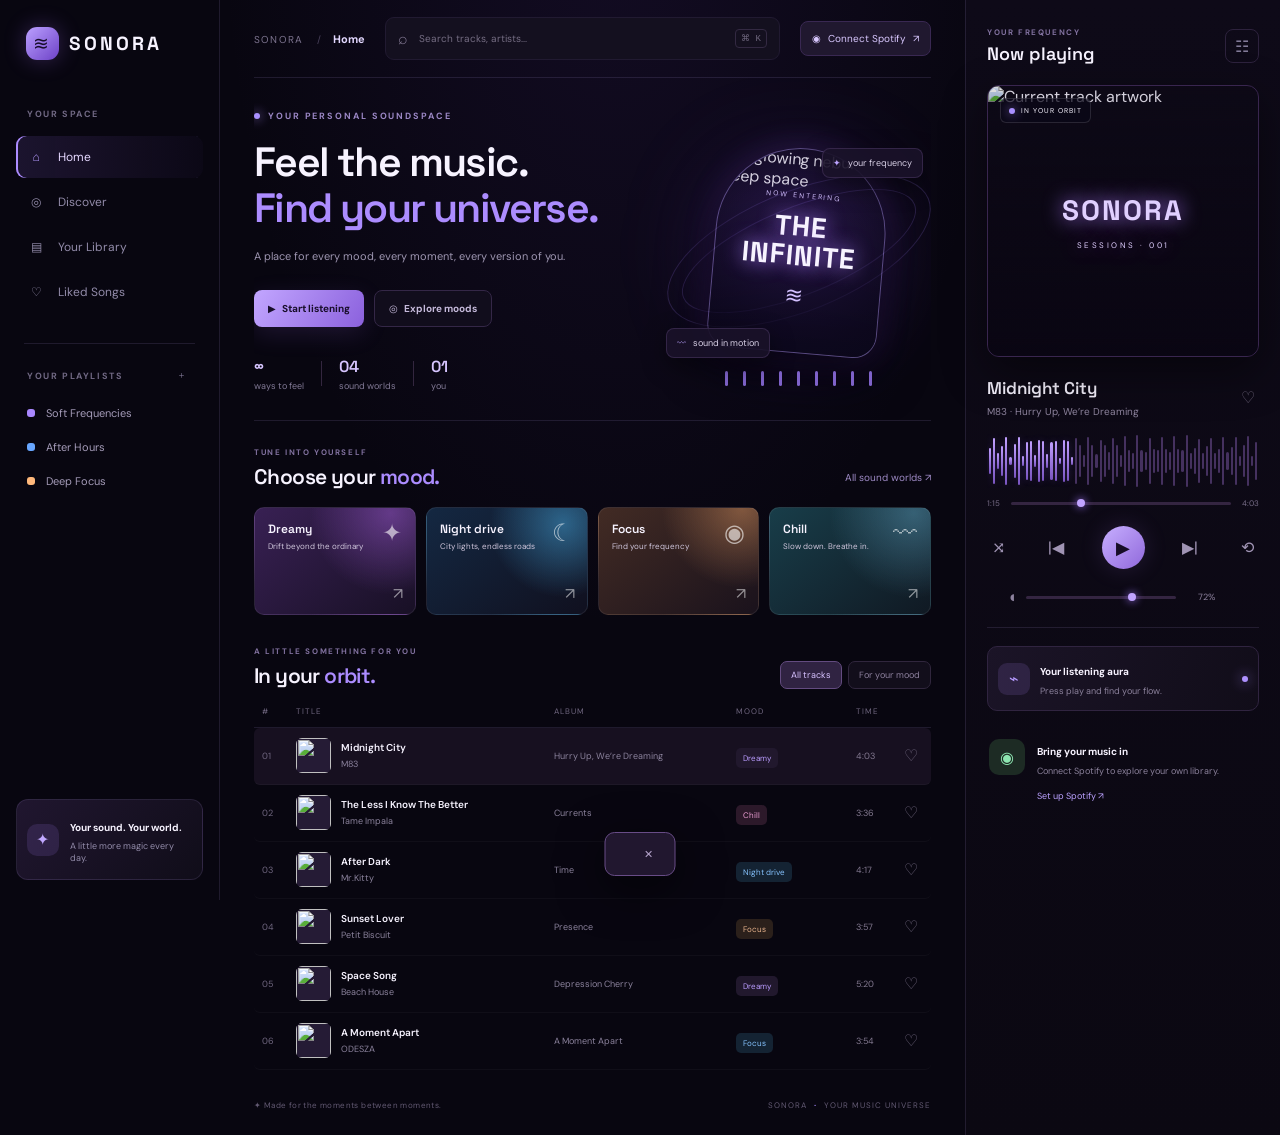
==== commit 081019da: "Polish Spotify redirect setup prompt" ====
--- a/index.html
+++ b/index.html
@@ -64,6 +64,7 @@
  let clientId=localStorage.getItem(SPOTIFY_CLIENT_KEY)||'';
  if(!clientId){clientId=prompt('Enter your Spotify Developer app Client ID. Get it from developer.spotify.com/dashboard');if(!clientId)return;clientId=clientId.trim();if(!/^[a-zA-Z0-9]+$/.test(clientId)){notify('That Client ID does not look valid. Copy it from your Spotify Developer Dashboard.');return}localStorage.setItem(SPOTIFY_CLIENT_KEY,clientId)}
  if(location.protocol==='file:'){notify('Open SONORA on an HTTPS website or localhost first. Spotify requires a registered redirect URL.');return}
+ if(!confirm('In Spotify Developer Dashboard, add this exact Redirect URI and save it first:\n\n'+redirectUri()+'\n\nHave you saved it?'))return;
  const verifier=randomString(64),state=randomString(24),challenge=await challengeFor(verifier);
  sessionStorage.setItem('sonora_pkce_verifier',verifier);sessionStorage.setItem('sonora_oauth_state',state);
  const url=new URL('https://accounts.spotify.com/authorize');
@@ -130,7 +131,7 @@
 function page(p){pageName=p;$('crumb').textContent=p;document.querySelectorAll('.nav-item').forEach(b=>b.classList.toggle('selected',b.dataset.page===p));menu(false);renderTracks()}
 function chooseMood(m){mood=m;page('Discover');document.querySelectorAll('.mood-card').forEach(c=>c.classList.toggle('active',c.dataset.mood===m));$('all-pill').classList.toggle('on',m==='All');$('mood-pill').classList.toggle('on',m!=='All');$('mood-pill').textContent=m==='All'?'For your mood':m;renderTracks()}
 function toggleLike(i){liked.has(i)?liked.delete(i):liked.add(i);$('liked-count').hidden=!liked.size;$('liked-count').textContent=liked.size;$('now-like').textContent=liked.has(current)?'♥':'♡';$('now-like').classList.toggle('liked',liked.has(current));renderTracks()}
-function renderTracks(){const q=$('search').value.toLowerCase();const list=tracks.map((t,i)=>({...t,i})).filter(t=>(pageName!=='Liked Songs'||liked.has(t.i))&&(mood==='All'||t.mood===mood)&&[t.title,t.artist,t.album].join(' ').toLowerCase().includes(q));$('track-kicker').textContent=pageName==='Liked Songs'?'YOUR PERSONAL COLLECTION':mood==='All'?'A LITTLE SOMETHING FOR YOU':'THE '+mood.toUpperCase()+' FREQUENCY';$('track-heading').innerHTML=pageName==='Liked Songs'?'Your <span>favorites.</span>':'In your <span>orbit.</span>';$('track-list').innerHTML=list.length?list.map(t=>'<div class="track-row '+(current===t.i?'current':'')+'"><span class="track-index">'+(current===t.i&&playing?'♫':String(t.i+1).padStart(2,'0'))+'</span><button class="track-title" onclick="playTrack('+t.i+')"><span class="cover"><img src="'+art(t.art)+'" alt=""></span><span class="track-name"><strong>'+t.title+'</strong><small>'+t.artist+'</small></span><span class="row-play">▶</span></button><span class="album">'+t.album+'</span><span><em class="tag '+t.color+'">'+t.mood+'</em></span><span class="time">'+t.time+'</span><button class="like '+(liked.has(t.i)?'liked':'')+'" aria-label="Like '+t.title+'" onclick="toggleLike('+t.i+')">'+(liked.has(t.i)?'♥':'♡')+'</button></div>').join(''):'<div class="empty">♫<strong>No tracks in this orbit yet</strong><span>Try another mood or search.</span></div>'}
+function renderTracks(){const q=$('search').value.toLowerCase();const list=tracks.map((t,i)=>({...t,i})).filter(t=>(pageName!=='Liked Songs'||liked.has(t.i))&&(mood==='All'||t.mood===mood)&&[t.title,t.artist,t.album].join(' ').toLowerCase().includes(q));$('track-kicker').textContent=pageName==='Liked Songs'?'YOUR PERSONAL COLLECTION':mood==='All'?'A LITTLE SOMETHING FOR YOU':'THE '+mood.toUpperCase()+' FREQUENCY';$('track-heading').innerHTML=pageName==='Liked Songs'?'Your <span>favorites.</span>':'In your <span>orbit.</span>';$('track-list').innerHTML=list.length?list.map(t=>'<div class="track-row '+(current===t.i?'current':'')+'"><span class="track-index">'+(current===t.i&&playing?'♫':String(t.i+1).padStart(2,'0'))+'</span><button class="track-title" onclick="playTrack('+t.i+')"><span class="cover"><img src="'+((t.art&&t.art.startsWith('http'))?t.art:art(t.art))+'" alt=""></span><span class="track-name"><strong>'+t.title+'</strong><small>'+t.artist+'</small></span><span class="row-play">▶</span></button><span class="album">'+t.album+'</span><span><em class="tag '+t.color+'">'+t.mood+'</em></span><span class="time">'+t.time+'</span><button class="like '+(liked.has(t.i)?'liked':'')+'" aria-label="Like '+t.title+'" onclick="toggleLike('+t.i+')">'+(liked.has(t.i)?'♥':'♡')+'</button></div>').join(''):'<div class="empty">♫<strong>No tracks in this orbit yet</strong><span>Try another mood or search.</span></div>'}
 function playTrack(i){current=(i+tracks.length)%tracks.length;progress=0;if(tracks[current]?.spotifyUrl){playing=false;updatePlayer();renderTracks();window.open(tracks[current].spotifyUrl,'_blank','noopener,noreferrer');notify('Opened this track in Spotify. SONORA demo controls do not stream Spotify audio.');return}playing=true;updatePlayer();renderTracks();startTimer()}
 function togglePlay(){playing=!playing;updatePlayer();renderTracks();if(playing)startTimer();else clearInterval(timer)}
 function startTimer(){clearInterval(timer);timer=setInterval(()=>{if(!playing)return;progress+=100/(tracks[current].seconds);if(progress>=100){playTrack((current+1)%tracks.length);return}updateProgress()},1000)}
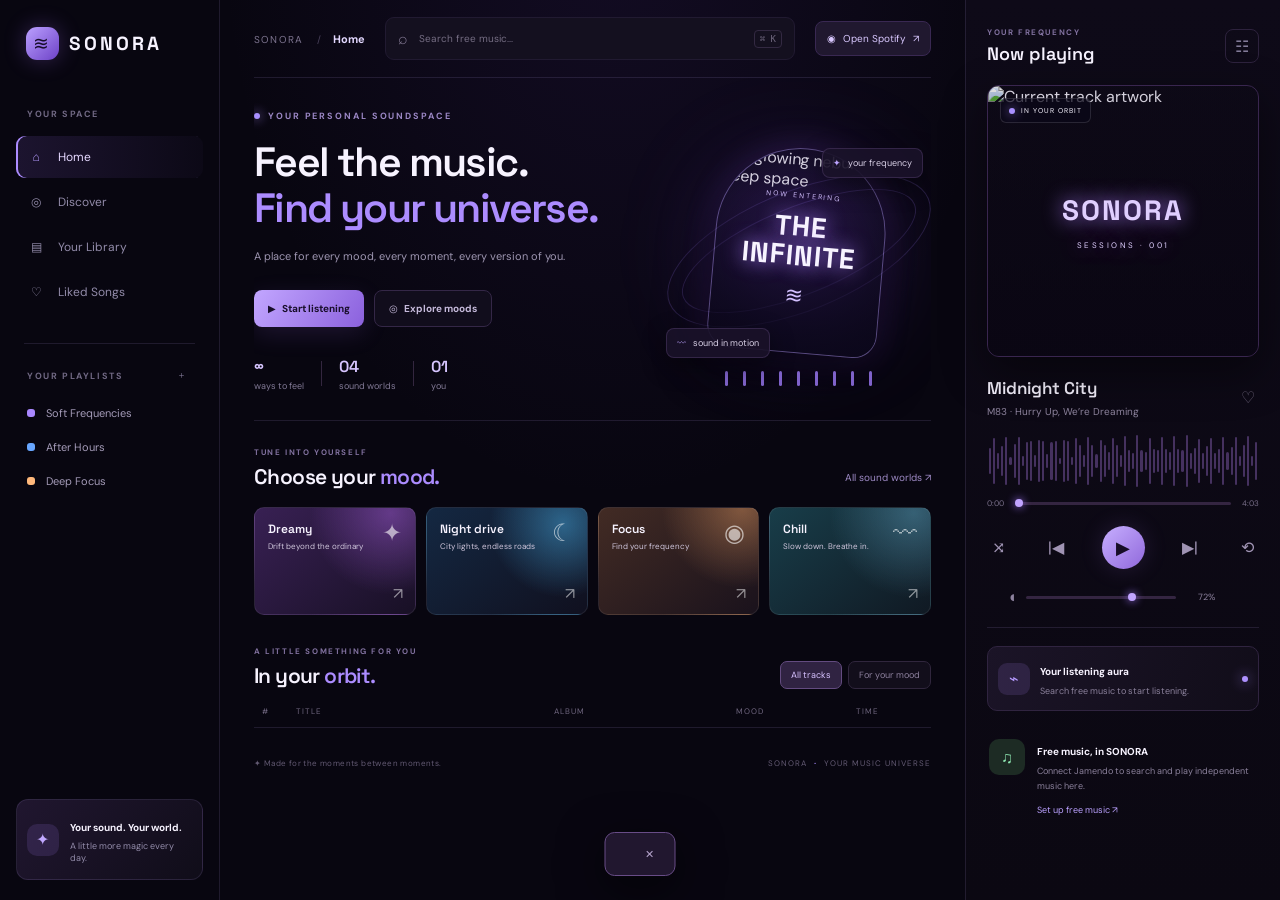
==== commit 419ce141: "Add Jamendo free in-app music search and playback" ====
--- a/index.html
+++ b/index.html
@@ -22,7 +22,7 @@
 <div class="side-divider"></div><div class="side-label">YOUR PLAYLISTS <button onclick="notify('Playlist saving will be available when your music library is connected.')">＋</button></div>
 <button class="playlist-link" onclick="chooseMood('Dreamy')"><i class="dot"></i>Soft Frequencies</button><button class="playlist-link" onclick="chooseMood('Night drive')"><i class="dot blue"></i>After Hours</button><button class="playlist-link" onclick="chooseMood('Focus')"><i class="dot orange"></i>Deep Focus</button>
 <div class="sidebar-bottom"><div class="orb">✦</div><div><strong>Your sound. Your world.</strong><p>A little more magic every day.</p></div></div></aside>
-<main class="main"><header class="topbar"><button class="mobile-menu" onclick="menu(true)">☰</button><div class="breadcrumbs">SONORA <span class="slash">/</span><strong id="crumb">Home</strong></div><label class="search"><span>⌕</span><input id="search" placeholder="Search tracks, artists..." oninput="renderTracks()"><kbd>⌘ K</kbd></label><button class="connect" onclick="spotifyInfo()">◉ <span class="connect-text">Connect Spotify</span> ↗</button></header>
+<main class="main"><header class="topbar"><button class="mobile-menu" onclick="menu(true)">☰</button><div class="breadcrumbs">SONORA <span class="slash">/</span><strong id="crumb">Home</strong></div><label class="search"><span>⌕</span><input id="search" placeholder="Search free music..." oninput="searchMusic()"><kbd>⌘ K</kbd></label><button class="connect" onclick="spotifySearch()">◉ <span class="connect-text">Open Spotify</span> ↗</button></header>
 <section class="hero"><div class="hero-copy"><div class="eyebrow"><i class="live"></i> YOUR PERSONAL SOUNDSPACE</div><h1>Feel the music.<br><span>Find your universe.</span></h1><p>A place for every mood, every moment, every version of you.</p><div class="hero-actions"><button class="primary" onclick="playTrack(0)">▶ &nbsp; Start listening</button><button class="ghost" onclick="document.getElementById('moods').scrollIntoView({behavior:'smooth'});page('Discover')">◎ &nbsp; Explore moods</button></div><div class="stats"><div><strong>∞</strong><span>ways to feel</span></div><i class="statline"></i><div><strong>04</strong><span>sound worlds</span></div><i class="statline"></i><div><strong>01</strong><span>you</span></div></div></div>
 <div class="hero-art-wrap"><div class="hero-glow"></div><div class="orbit one"></div><div class="orbit two"></div><div class="hero-art"><img src="https://images.unsplash.com/photo-1462331940025-496dfbfc7564?auto=format&fit=crop&w=700&q=85" alt="A glowing nebula in deep space"><div class="art-overlay"><span>NOW ENTERING</span><strong>THE<br>INFINITE</strong><span style="font-size:22px">≋</span></div></div><div class="float-note note-a">✦ <span>your frequency</span></div><div class="float-note note-b">〰 <span>sound in motion</span></div><div class="sound-bars" id="bars"></div></div></section>
 <section class="section" id="moods"><div class="section-heading"><div><div class="kicker">TUNE INTO YOURSELF</div><h2>Choose your <span>mood.</span></h2></div><button class="text-link" onclick="chooseMood('All')">All sound worlds ↗</button></div><div class="mood-grid">
@@ -40,7 +40,7 @@
 <div class="controls"><button aria-label="Shuffle" onclick="notify('Shuffle is ready for connected playback.')">⤨</button><button aria-label="Previous track" onclick="playTrack((current+tracks.length-1)%tracks.length)">|◀</button><button class="big-play" id="play-btn" aria-label="Play or pause" onclick="togglePlay()">▶</button><button aria-label="Next track" onclick="playTrack((current+1)%tracks.length)">▶|</button><button aria-label="Repeat" onclick="notify('Repeat mode will work with connected playback.')">⟲</button></div>
 <div class="volume"><span>◖</span><input aria-label="Volume" type="range" min="0" max="100" value="72" id="volume"><span id="volume-value">72%</span></div><div class="player-divider"></div>
 <div class="listening"><div class="listening-icon">⌁</div><div><strong>Your listening aura</strong><p id="aura">Press play and find your flow.</p></div><i class="pulse"></i></div>
-<div class="connect-card"><div class="radio-icon">◉</div><div><strong>Bring your music in</strong><p>Connect Spotify to explore your own library.</p><button onclick="spotifyInfo()">Set up Spotify ↗</button></div></div></aside></div>
+<div class="connect-card"><div class="radio-icon">♫</div><div><strong>Free music, in SONORA</strong><p>Connect Jamendo to search and play independent music here.</p><button onclick="setupJamendo()">Set up free music ↗</button></div></div></aside></div><audio id="audio-player" preload="none"></audio>
 <div id="toast" class="toast" hidden><span id="toast-message"></span><button onclick="document.getElementById('toast').hidden=true">✕</button></div>
 <script>
 let tracks=[
@@ -55,88 +55,77 @@
 let spotifyPlaylists = [];
 let spotifyProfile = null;
 let activeSpotifyPlaylist = null;
-const SPOTIFY_CLIENT_KEY = 'sonora_spotify_client_id';
-const SPOTIFY_SCOPES = 'user-read-private user-read-email playlist-read-private playlist-read-collaborative';
-const redirectUri = () => window.location.origin + window.location.pathname;
-function randomString(length=64){const chars='ABCDEFGHIJKLMNOPQRSTUVWXYZabcdefghijklmnopqrstuvwxyz0123456789';const bytes=new Uint8Array(length);crypto.getRandomValues(bytes);return Array.from(bytes,b=>chars[b%chars.length]).join('')}
-async function challengeFor(verifier){const digest=await crypto.subtle.digest('SHA-256',new TextEncoder().encode(verifier));return btoa(String.fromCharCode(...new Uint8Array(digest))).replace(/\+/g,'-').replace(/\//g,'_').replace(/=+$/,'')}
-async function spotifyInfo(){
- let clientId=localStorage.getItem(SPOTIFY_CLIENT_KEY)||'';
- if(!clientId){clientId=prompt('Enter your Spotify Developer app Client ID. Get it from developer.spotify.com/dashboard');if(!clientId)return;clientId=clientId.trim();if(!/^[a-zA-Z0-9]+$/.test(clientId)){notify('That Client ID does not look valid. Copy it from your Spotify Developer Dashboard.');return}localStorage.setItem(SPOTIFY_CLIENT_KEY,clientId)}
- if(location.protocol==='file:'){notify('Open SONORA on an HTTPS website or localhost first. Spotify requires a registered redirect URL.');return}
- if(!confirm('In Spotify Developer Dashboard, add this exact Redirect URI and save it first:\n\n'+redirectUri()+'\n\nHave you saved it?'))return;
- const verifier=randomString(64),state=randomString(24),challenge=await challengeFor(verifier);
- sessionStorage.setItem('sonora_pkce_verifier',verifier);sessionStorage.setItem('sonora_oauth_state',state);
- const url=new URL('https://accounts.spotify.com/authorize');
- url.search=new URLSearchParams({client_id:clientId,response_type:'code',redirect_uri:redirectUri(),scope:SPOTIFY_SCOPES,state,code_challenge_method:'S256',code_challenge:challenge}).toString();
- location.href=url.toString();
+const JAMENDO_CLIENT_KEY = 'sonora_jamendo_client_id';
+let jamendoSearchTimer = null;
+let jamendoRequestNumber = 0;
+let jamendoActive = false;
+const audioPlayer = () => $('audio-player');
+function setupJamendo(){
+ let id=localStorage.getItem(JAMENDO_CLIENT_KEY)||'';
+ id=prompt('Enter your Jamendo API Client ID. Create a free app at devportal.jamendo.com, then copy its Client ID:',id);
+ if(id===null)return;
+ id=id.trim();
+ if(!id){notify('A Jamendo Client ID is needed to search its music catalogue.');return}
+ localStorage.setItem(JAMENDO_CLIENT_KEY,id);
+ notify('Jamendo is ready. Search for a song or artist to play music in SONORA.');
+ const q=$('search').value.trim();
+ if(q.length>=2)searchMusic();else loadJamendoTracks(mood==='All'?'':mood);
 }
-async function spotifyToken(code){
- const clientId=localStorage.getItem(SPOTIFY_CLIENT_KEY),verifier=sessionStorage.getItem('sonora_pkce_verifier');
- const res=await fetch('https://accounts.spotify.com/api/token',{method:'POST',headers:{'Content-Type':'application/x-www-form-urlencoded'},body:new URLSearchParams({client_id:clientId,grant_type:'authorization_code',code,redirect_uri:redirectUri(),code_verifier:verifier})});
- const data=await res.json();if(!res.ok)throw new Error(data.error_description||data.error||'Spotify token exchange failed');
- localStorage.setItem('sonora_spotify_token',data.access_token);localStorage.setItem('sonora_spotify_expires',String(Date.now()+data.expires_in*1000));if(data.refresh_token)localStorage.setItem('sonora_spotify_refresh',data.refresh_token);
- sessionStorage.removeItem('sonora_pkce_verifier');sessionStorage.removeItem('sonora_oauth_state');
+function spotifySearch(){
+ const q=$('search').value.trim()||(tracks[current]?.title||'music');
+ window.open('https://open.spotify.com/search/'+encodeURIComponent(q),'_blank','noopener,noreferrer');
 }
-async function spotifyAccessToken(){
- const token=localStorage.getItem('sonora_spotify_token'),expires=Number(localStorage.getItem('sonora_spotify_expires')||0);
- if(token&&Date.now()<expires-60000)return token;
- const refresh=localStorage.getItem('sonora_spotify_refresh'),clientId=localStorage.getItem(SPOTIFY_CLIENT_KEY);if(!refresh||!clientId)return null;
- const res=await fetch('https://accounts.spotify.com/api/token',{method:'POST',headers:{'Content-Type':'application/x-www-form-urlencoded'},body:new URLSearchParams({client_id:clientId,grant_type:'refresh_token',refresh_token:refresh})});
- const data=await res.json();if(!res.ok){localStorage.removeItem('sonora_spotify_token');return null}
- localStorage.setItem('sonora_spotify_token',data.access_token);localStorage.setItem('sonora_spotify_expires',String(Date.now()+data.expires_in*1000));if(data.refresh_token)localStorage.setItem('sonora_spotify_refresh',data.refresh_token);return data.access_token;
+async function loadJamendoTracks(query=''){
+ const clientId=localStorage.getItem(JAMENDO_CLIENT_KEY);
+ if(!clientId){return false}
+ const request=++jamendoRequestNumber;
+ const params=new URLSearchParams({client_id:clientId,format:'json',limit:'30',order:'popularity_week',audioformat:'mp31',include:'licenses'});
+ if(query.trim())params.set('search',query.trim());
+ try{
+  const response=await fetch('https://api.jamendo.com/v3.0/tracks/?'+params.toString());
+  const raw=await response.text();
+  let data;try{data=JSON.parse(raw)}catch{throw new Error('Jamendo returned an unreadable response. Check your Client ID and try again.')}
+  if(!response.ok||data.headers?.status==='failed'||!Array.isArray(data.results))throw new Error(data.headers?.error_message||'Jamendo music search failed. Check your Client ID.');
+  if(request!==jamendoRequestNumber)return true;
+  const found=data.results.filter(t=>t.audio).map(t=>({
+   title:t.name||'Untitled track',artist:t.artist_name||'Unknown artist',album:t.album_name||'Jamendo single',
+   time:formatTime(Number(t.duration)||0),seconds:Number(t.duration)||0,art:t.album_image||t.image||'',
+   mood:query||'Jamendo',color:'violet',audioUrl:t.audio,spotifyUrl:'',jamendoUrl:t.shareurl||'https://www.jamendo.com/',
+   licenseUrl:t.license_ccurl||'',jamendoId:t.id
+  }));
+  if(!found.length){notify('No playable Jamendo tracks found. Try another search.');return true}
+  tracks.splice(0,tracks.length,...found);jamendoActive=true;current=0;progress=0;playing=false;clearInterval(timer);
+  updatePlayer();renderTracks();notify('Found '+found.length+' free tracks on Jamendo. Select one to play.');
+  return true;
+ }catch(error){if(request===jamendoRequestNumber)notify('Jamendo issue: '+error.message);return false}
 }
-async function spotifyApi(path){
- const token=await spotifyAccessToken();if(!token)throw new Error('Connect Spotify to view your playlists.');
- const res=await fetch('https://api.spotify.com/v1'+path,{headers:{Authorization:'Bearer '+token}});
- const data=await res.json();if(!res.ok)throw new Error(data.error?.message||'Spotify API request failed');return data;
+function searchMusic(){
+ clearTimeout(jamendoSearchTimer);
+ const query=$('search').value.trim();
+ if(query.length<2){
+  if(!query&&jamendoActive){tracks.splice(0,tracks.length,...demoTracks);jamendoActive=false;current=0;playing=false;clearInterval(timer);audioPlayer().pause();audioPlayer().removeAttribute('src');updatePlayer();renderTracks()}
+  else renderTracks();
+  return;
+ }
+ if(!localStorage.getItem(JAMENDO_CLIENT_KEY)){renderTracks();notify('Set up Jamendo using the “Set up free music” link to enable real music search.');return}
+ jamendoSearchTimer=setTimeout(()=>loadJamendoTracks(query),450);
 }
-async function loadSpotifyAccount(){
- const token=await spotifyAccessToken();if(!token)return;
- try{
-  spotifyProfile=await spotifyApi('/me');spotifyPlaylists=[];let url='/me/playlists?limit=50';
-  while(url){const data=await spotifyApi(url);spotifyPlaylists.push(...(data.items||[]));url=data.next?data.next.replace('https://api.spotify.com/v1',''):null;if(spotifyPlaylists.length>=200)break}
-  let container=document.getElementById('spotify-playlist-links');if(!container){container=document.createElement('div');container.id='spotify-playlist-links';document.querySelector('.sidebar .side-divider').after(container)}
-  container.innerHTML='<div class="side-label" style="margin-top:14px">SPOTIFY PLAYLISTS</div>'+spotifyPlaylists.map(p=>'<button class="playlist-link" data-spotify-playlist="'+p.id+'" title="'+escapeText(p.name)+'"><i class="dot"></i>'+escapeText(p.name)+'</button>').join('');
-  container.querySelectorAll('[data-spotify-playlist]').forEach(b=>b.addEventListener('click',()=>loadSpotifyPlaylist(b.dataset.spotifyPlaylist)));
-  document.querySelector('.connect').innerHTML='◉ <span class="connect-text">'+escapeText(spotifyProfile.display_name||'Spotify connected')+'</span> ↗';
-  notify('Connected to Spotify'+(spotifyProfile.display_name?' as '+spotifyProfile.display_name:'')+'. Your playlists are ready.');
- }catch(e){notify('Spotify connection issue: '+e.message)}
-}
-function escapeText(value){return String(value||'').replace(/[&<>"']/g,c=>({'&':'&amp;','<':'&lt;','>':'&gt;','"':'&quot;',"'":'&#39;'}[c]))}
-async function loadSpotifyPlaylist(id){
- try{
-  const playlist=spotifyPlaylists.find(p=>p.id===id);if(!playlist)return;
-  let items=[],url='/playlists/'+encodeURIComponent(id)+'/items?limit=50';
-  while(url){const data=await spotifyApi(url);items.push(...(data.items||[]));url=data.next?data.next.replace('https://api.spotify.com/v1',''):null;if(items.length>=100)break}
-  const mapped=items.map(item=>item.item||item.track).filter(t=>t&&t.type==='track').map(t=>({title:t.name,artist:(t.artists||[]).map(a=>a.name).join(', '),album:t.album?.name||'',time:formatTime(Math.floor((t.duration_ms||0)/1000)),seconds:Math.floor((t.duration_ms||0)/1000),art:t.album?.images?.[0]?.url||'',mood:'Spotify',color:'violet',spotifyUrl:t.external_urls?.spotify,spotifyId:t.id,spotifyUri:t.uri}));
-  if(!mapped.length){notify('No tracks were returned for this playlist.');return}
-  tracks.splice(0,tracks.length,...mapped);activeSpotifyPlaylist=playlist.name;mood='All';pageName='Your Library';$('crumb').textContent='Your Library';document.querySelectorAll('.nav-item').forEach(b=>b.classList.toggle('selected',b.dataset.page==='Your Library'));renderTracks();notify('Loaded '+mapped.length+' tracks from '+playlist.name+'. Choose a track to open it in Spotify.');
- }catch(e){notify('Could not load playlist: '+e.message)}
-}
-function formatTime(seconds){return Math.floor(seconds/60)+':'+String(seconds%60).padStart(2,'0')}
-async function handleSpotifyCallback(){
- const params=new URLSearchParams(location.search),code=params.get('code'),state=params.get('state'),error=params.get('error');if(!code&&!error)return;
- history.replaceState({},document.title,location.pathname+location.hash);
- if(error){notify('Spotify sign-in was cancelled or denied.');return}
- if(!state||state!==sessionStorage.getItem('sonora_oauth_state')){notify('Spotify sign-in could not be verified. Please try again.');return}
- try{await spotifyToken(code);await loadSpotifyAccount()}catch(e){notify('Spotify sign-in failed: '+e.message)}
-}
+async function spotifyInfo(){spotifySearch()}
 
-let current=0,playing=false,progress=31,volume=72,mood='All',pageName='Home',liked=new Set(),timer=null;
+let current=0,playing=false,progress=0,volume=72,mood='All',pageName='Home',liked=new Set(),timer=null;
 const $=id=>document.getElementById(id);
 function notify(msg){$('toast-message').textContent=msg;$('toast').hidden=false;clearTimeout(notify.timer);notify.timer=setTimeout(()=>$('toast').hidden=true,4200)}
 
 function menu(open){$('sidebar').classList.toggle('open',open)}
 function page(p){pageName=p;$('crumb').textContent=p;document.querySelectorAll('.nav-item').forEach(b=>b.classList.toggle('selected',b.dataset.page===p));menu(false);renderTracks()}
-function chooseMood(m){mood=m;page('Discover');document.querySelectorAll('.mood-card').forEach(c=>c.classList.toggle('active',c.dataset.mood===m));$('all-pill').classList.toggle('on',m==='All');$('mood-pill').classList.toggle('on',m!=='All');$('mood-pill').textContent=m==='All'?'For your mood':m;renderTracks()}
+function chooseMood(m){mood=m;page('Discover');document.querySelectorAll('.mood-card').forEach(c=>c.classList.toggle('active',c.dataset.mood===m));$('all-pill').classList.toggle('on',m==='All');$('mood-pill').classList.toggle('on',m!=='All');$('mood-pill').textContent=m==='All'?'For your mood':m;if(localStorage.getItem(JAMENDO_CLIENT_KEY)){loadJamendoTracks(m==='All'?'':m)}else renderTracks()}
 function toggleLike(i){liked.has(i)?liked.delete(i):liked.add(i);$('liked-count').hidden=!liked.size;$('liked-count').textContent=liked.size;$('now-like').textContent=liked.has(current)?'♥':'♡';$('now-like').classList.toggle('liked',liked.has(current));renderTracks()}
-function renderTracks(){const q=$('search').value.toLowerCase();const list=tracks.map((t,i)=>({...t,i})).filter(t=>(pageName!=='Liked Songs'||liked.has(t.i))&&(mood==='All'||t.mood===mood)&&[t.title,t.artist,t.album].join(' ').toLowerCase().includes(q));$('track-kicker').textContent=pageName==='Liked Songs'?'YOUR PERSONAL COLLECTION':mood==='All'?'A LITTLE SOMETHING FOR YOU':'THE '+mood.toUpperCase()+' FREQUENCY';$('track-heading').innerHTML=pageName==='Liked Songs'?'Your <span>favorites.</span>':'In your <span>orbit.</span>';$('track-list').innerHTML=list.length?list.map(t=>'<div class="track-row '+(current===t.i?'current':'')+'"><span class="track-index">'+(current===t.i&&playing?'♫':String(t.i+1).padStart(2,'0'))+'</span><button class="track-title" onclick="playTrack('+t.i+')"><span class="cover"><img src="'+((t.art&&t.art.startsWith('http'))?t.art:art(t.art))+'" alt=""></span><span class="track-name"><strong>'+t.title+'</strong><small>'+t.artist+'</small></span><span class="row-play">▶</span></button><span class="album">'+t.album+'</span><span><em class="tag '+t.color+'">'+t.mood+'</em></span><span class="time">'+t.time+'</span><button class="like '+(liked.has(t.i)?'liked':'')+'" aria-label="Like '+t.title+'" onclick="toggleLike('+t.i+')">'+(liked.has(t.i)?'♥':'♡')+'</button></div>').join(''):'<div class="empty">♫<strong>No tracks in this orbit yet</strong><span>Try another mood or search.</span></div>'}
-function playTrack(i){current=(i+tracks.length)%tracks.length;progress=0;if(tracks[current]?.spotifyUrl){playing=false;updatePlayer();renderTracks();window.open(tracks[current].spotifyUrl,'_blank','noopener,noreferrer');notify('Opened this track in Spotify. SONORA demo controls do not stream Spotify audio.');return}playing=true;updatePlayer();renderTracks();startTimer()}
-function togglePlay(){playing=!playing;updatePlayer();renderTracks();if(playing)startTimer();else clearInterval(timer)}
-function startTimer(){clearInterval(timer);timer=setInterval(()=>{if(!playing)return;progress+=100/(tracks[current].seconds);if(progress>=100){playTrack((current+1)%tracks.length);return}updateProgress()},1000)}
-function updateProgress(){ $('progress').value=progress;const sec=Math.floor(tracks[current].seconds*progress/100);$('elapsed').textContent=Math.floor(sec/60)+':'+String(sec%60).padStart(2,'0');document.querySelectorAll('#wave i').forEach((el,i)=>el.classList.toggle('lit',i<progress*.66))}
-function updatePlayer(){const t=tracks[current];$('now-image').src=(t.art&&t.art.startsWith('http'))?t.art:art(t.art);$('now-title').textContent=t.title;$('now-artist').textContent=t.artist+' · '+t.album;$('duration').textContent=t.time;$('now-like').textContent=liked.has(current)?'♥':'♡';$('now-like').classList.toggle('liked',liked.has(current));$('play-btn').textContent=playing?'Ⅱ':'▶';$('aura').textContent=playing?'You’re in the flow. Keep going.':'Press play and find your flow.';updateProgress()}
-$('progress').addEventListener('input',e=>{progress=Number(e.target.value);updateProgress()});$('volume').addEventListener('input',e=>{$('volume-value').textContent=e.target.value+'%'});document.addEventListener('keydown',e=>{if((e.metaKey||e.ctrlKey)&&e.key.toLowerCase()==='k'){e.preventDefault();$('search').focus()}if(e.code==='Space'&&!['INPUT','TEXTAREA'].includes(document.activeElement.tagName)){e.preventDefault();togglePlay()}});
-$('bars').innerHTML=Array.from({length:29},(_,i)=>'<i style="--i:'+i+'"></i>').join('');$('wave').innerHTML=Array.from({length:66},(_,i)=>'<i style="--h:'+(12+((Math.sin(i*2.13)+1)*.5)*72+((i*7)%17))+'%"></i>').join('');updatePlayer();renderTracks();handleSpotifyCallback();loadSpotifyAccount();
+function renderTracks(){const q=jamendoActive?'':$('search').value.toLowerCase();const list=tracks.map((t,i)=>({...t,i})).filter(t=>(pageName!=='Liked Songs'||liked.has(t.i))&&(jamendoActive||mood==='All'||t.mood===mood)&&[t.title,t.artist,t.album].join(' ').toLowerCase().includes(q));$('track-kicker').textContent=pageName==='Liked Songs'?'YOUR PERSONAL COLLECTION':mood==='All'?'A LITTLE SOMETHING FOR YOU':'THE '+mood.toUpperCase()+' FREQUENCY';$('track-heading').innerHTML=pageName==='Liked Songs'?'Your <span>favorites.</span>':'In your <span>orbit.</span>';$('track-list').innerHTML=list.length?list.map(t=>'<div class="track-row '+(current===t.i?'current':'')+'"><span class="track-index">'+(current===t.i&&playing?'♫':String(t.i+1).padStart(2,'0'))+'</span><button class="track-title" onclick="playTrack('+t.i+')"><span class="cover"><img src="'+escapeText((t.art&&t.art.startsWith('http'))?t.art:art(t.art))+'" alt=""></span><span class="track-name"><strong>'+escapeText(t.title)+'</strong><small>'+escapeText(t.artist)+'</small></span><span class="row-play">▶</span></button><span class="album">'+escapeText(t.album)+'</span><span><em class="tag '+escapeText(t.color)+'">'+escapeText(t.mood)+'</em></span><span class="time">'+escapeText(t.time)+'</span><button class="like '+(liked.has(t.i)?'liked':'')+'" aria-label="Like '+escapeText(t.title)+'" onclick="toggleLike('+t.i+')">'+(liked.has(t.i)?'♥':'♡')+'</button></div>').join(''):'<div class="empty">♫<strong>No tracks in this orbit yet</strong><span>Try another mood or search.</span></div>'}
+async function playTrack(i){current=(i+tracks.length)%tracks.length;progress=0;const t=tracks[current];if(t?.spotifyUrl){playing=false;updatePlayer();renderTracks();window.open(t.spotifyUrl,'_blank','noopener,noreferrer');return}if(t?.audioUrl){clearInterval(timer);const audio=audioPlayer();if(audio.src!==t.audioUrl){audio.src=t.audioUrl;audio.load()}audio.volume=volume/100;try{await audio.play();playing=true;startTimer();notify('Now playing on Jamendo: '+t.title)}catch(e){playing=false;notify('Playback could not start. Try another track or check your connection.')}updatePlayer();renderTracks();return}playing=false;updatePlayer();renderTracks();notify('Search Jamendo for playable music, then select a track.')}
+async function togglePlay(){const t=tracks[current];if(t?.audioUrl){const audio=audioPlayer();try{if(audio.paused){audio.volume=volume/100;await audio.play();playing=true;startTimer()}else{audio.pause();playing=false;clearInterval(timer)}}catch(e){playing=false;notify('Playback could not start. Try another track.')}updatePlayer();renderTracks();return}playing=!playing;updatePlayer();renderTracks();if(playing)startTimer();else clearInterval(timer)}
+function startTimer(){clearInterval(timer);timer=setInterval(()=>{if(!playing)return;const t=tracks[current];if(t?.audioUrl){const a=audioPlayer();if(Number.isFinite(a.duration)&&a.duration>0){progress=a.currentTime/a.duration*100;updateProgress()}if(a.ended)playTrack((current+1)%tracks.length);return}progress+=100/Math.max(1,t.seconds||180);if(progress>=100){playTrack((current+1)%tracks.length);return}updateProgress()},1000)}
+function updateProgress(){ $('progress').value=progress;const t=tracks[current]||demoTracks[0];const sec=t.audioUrl&&Number.isFinite(audioPlayer().currentTime)?Math.floor(audioPlayer().currentTime):Math.floor((t.seconds||0)*progress/100);$('elapsed').textContent=Math.floor(sec/60)+':'+String(sec%60).padStart(2,'0');document.querySelectorAll('#wave i').forEach((el,i)=>el.classList.toggle('lit',i<progress*.66))}
+function updatePlayer(){const t=tracks[current]||demoTracks[0];$('now-image').src=(t.art&&t.art.startsWith('http'))?t.art:art(t.art);$('now-title').textContent=t.title;$('now-artist').textContent=t.artist+' · '+t.album;$('duration').textContent=t.time;$('now-like').textContent=liked.has(current)?'♥':'♡';$('now-like').classList.toggle('liked',liked.has(current));$('play-btn').textContent=playing?'Ⅱ':'▶';$('aura').textContent=playing?'You’re in the flow. Keep going.':t.audioUrl?'Ready when you are.':'Search free music to start listening.';updateProgress()}
+$('progress').addEventListener('input',e=>{progress=Number(e.target.value);if(tracks[current]?.audioUrl&&Number.isFinite(audioPlayer().duration))audioPlayer().currentTime=audioPlayer().duration*progress/100;updateProgress()});$('volume').addEventListener('input',e=>{volume=Number(e.target.value);audioPlayer().volume=volume/100;$('volume-value').textContent=e.target.value+'%'});document.addEventListener('keydown',e=>{if((e.metaKey||e.ctrlKey)&&e.key.toLowerCase()==='k'){e.preventDefault();$('search').focus()}if(e.code==='Space'&&!['INPUT','TEXTAREA'].includes(document.activeElement.tagName)){e.preventDefault();togglePlay()}});
+$('bars').innerHTML=Array.from({length:29},(_,i)=>'<i style="--i:'+i+'"></i>').join('');$('wave').innerHTML=Array.from({length:66},(_,i)=>'<i style="--h:'+(12+((Math.sin(i*2.13)+1)*.5)*72+((i*7)%17))+'%"></i>').join('');audioPlayer().volume=volume/100;audioPlayer().addEventListener('ended',()=>playTrack((current+1)%tracks.length));updatePlayer();renderTracks();
 </script></body></html>
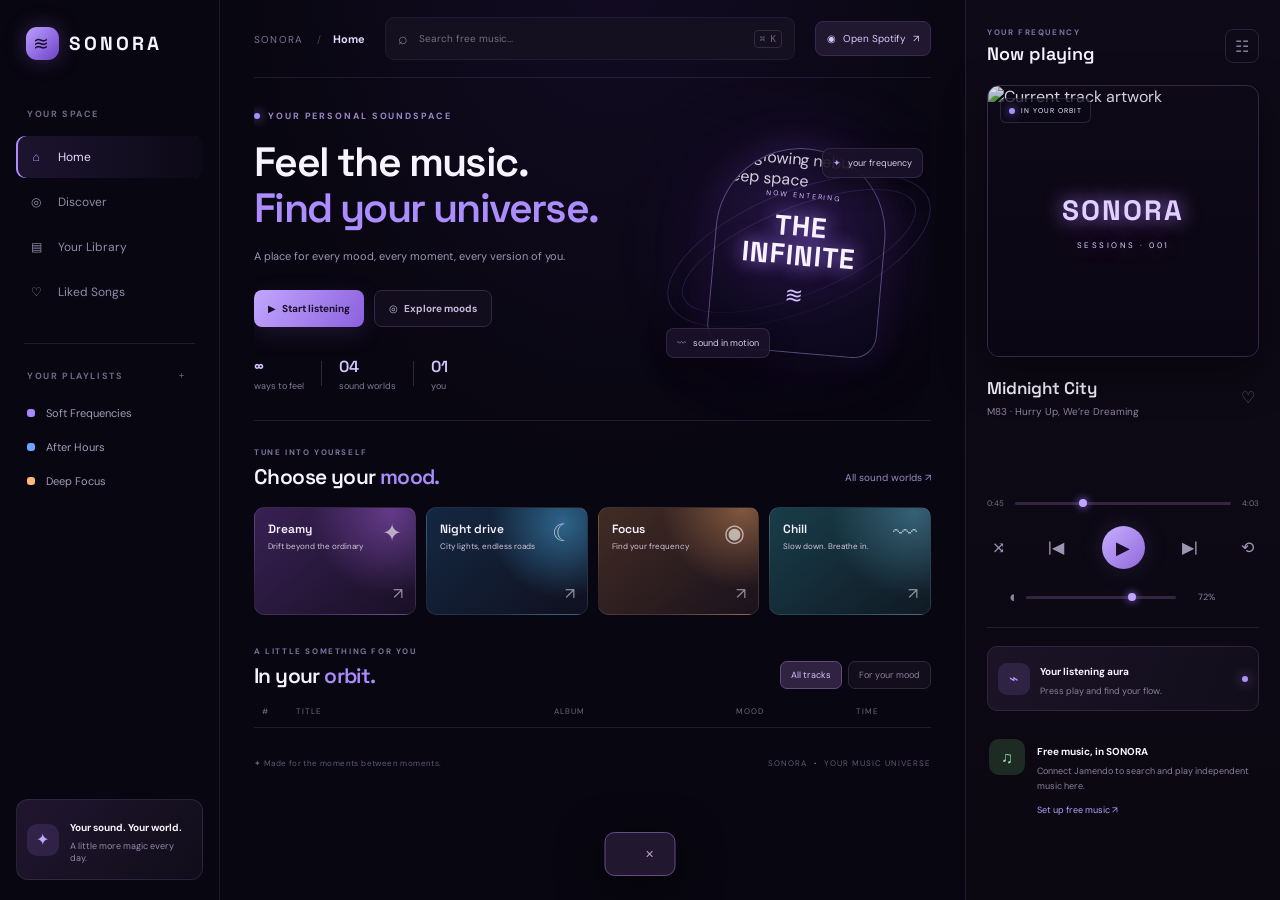
==== commit 316e3c52: "Fix Jamendo track formatting helpers" ====
--- a/index.html
+++ b/index.html
@@ -55,6 +55,8 @@
 let spotifyPlaylists = [];
 let spotifyProfile = null;
 let activeSpotifyPlaylist = null;
+function formatTime(seconds){return Math.floor(seconds/60)+':'+String(seconds%60).padStart(2,'0')}
+function escapeText(value){return String(value||'').replace(/[&<>\"']/g,c=>({'&':'&amp;','<':'&lt;','>':'&gt;','\"':'&quot;',\"'\":'&#39;'}[c]))}
 const JAMENDO_CLIENT_KEY = 'sonora_jamendo_client_id';
 let jamendoSearchTimer = null;
 let jamendoRequestNumber = 0;
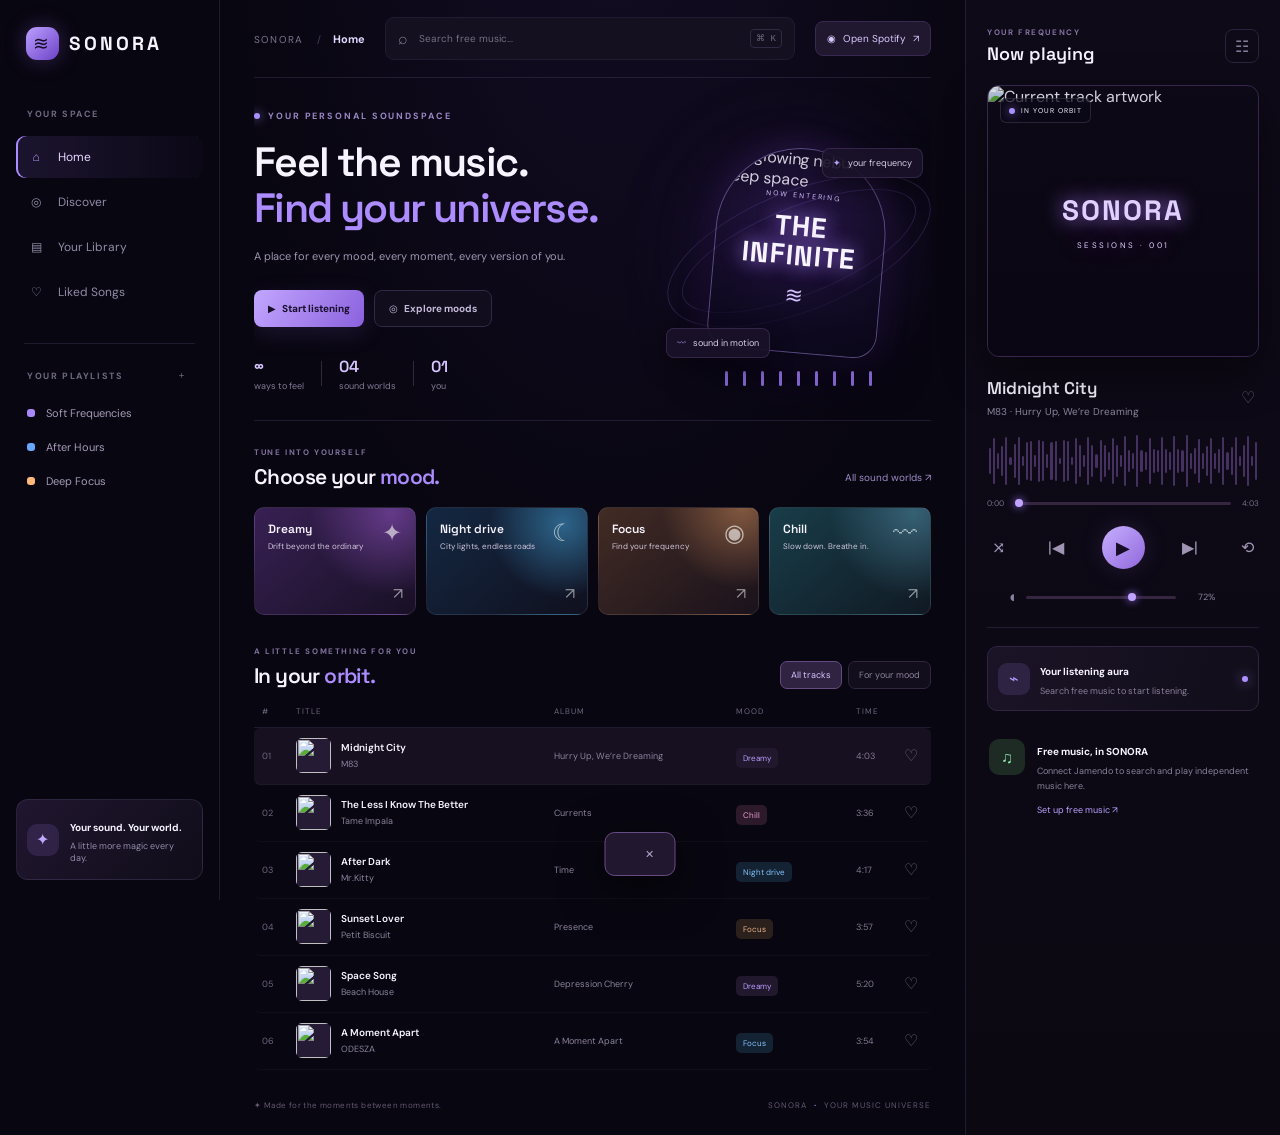
==== commit 95873429: "Harden Jamendo track text rendering" ====
--- a/index.html
+++ b/index.html
@@ -56,7 +56,7 @@
 let spotifyProfile = null;
 let activeSpotifyPlaylist = null;
 function formatTime(seconds){return Math.floor(seconds/60)+':'+String(seconds%60).padStart(2,'0')}
-function escapeText(value){return String(value||'').replace(/[&<>\"']/g,c=>({'&':'&amp;','<':'&lt;','>':'&gt;','\"':'&quot;',\"'\":'&#39;'}[c]))}
+function escapeText(value){return String(value||'').replace(/&/g,'&amp;').replace(/</g,'&lt;').replace(/>/g,'&gt;').replace(/\"/g,'&quot;').replace(/'/g,'&#39;')}
 const JAMENDO_CLIENT_KEY = 'sonora_jamendo_client_id';
 let jamendoSearchTimer = null;
 let jamendoRequestNumber = 0;
